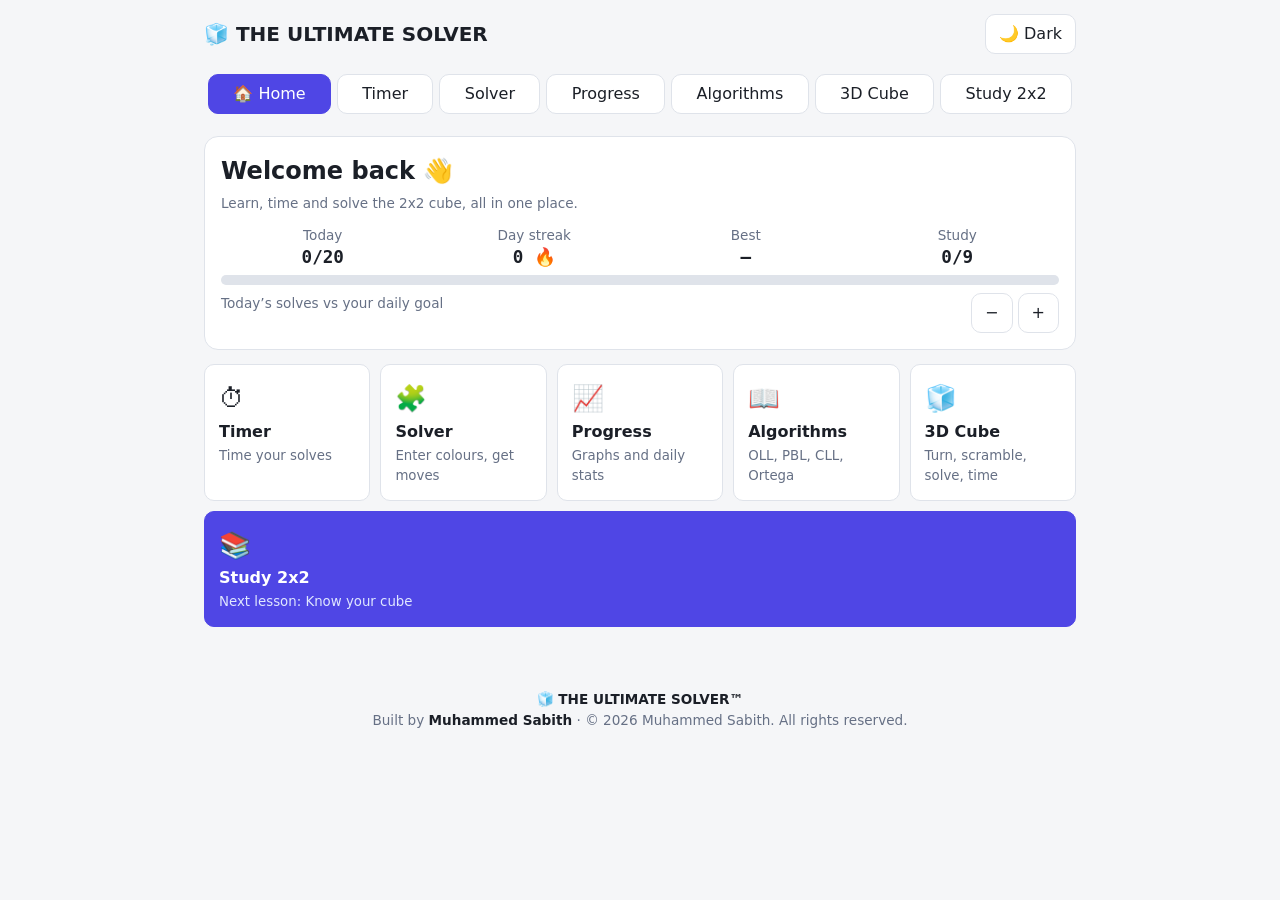
==== index.html @ ebcbb4a6 "rename files" ====
<!doctype html>
<html lang="en">
  <head>
    <meta charset="utf-8" />
    <meta
      name="viewport"
      content="width=device-width, initial-scale=1, viewport-fit=cover"
    />
    <title>THE ULTIMATE SOLVER</title>
    <link rel="stylesheet" href="style.css" />
  </head>
  <body>
    <header>
      <h1 id="hm" title="Home" class="u1">🧊 THE ULTIMATE SOLVER</h1>
      <button id="th" title="Toggle dark mode">🌙 Dark</button>
    </header>
    <nav>
      <button data-t="home" class="on">🏠 Home</button
      ><button data-t="timer">Timer</button
      ><button data-t="solver">Solver</button
      ><button data-t="prog">Progress</button
      ><button data-t="algs">Algorithms</button
      ><button data-t="cube3d">3D Cube</button
      ><button data-t="study">Study 2x2</button>
    </nav>
    <main>
      <section id="home" class="on">
        <div class="card hero">
          <h2>Welcome back 👋</h2>
          <p class="mut u2">
            Learn, time and solve the 2x2 cube, all in one place.
          </p>
          <div class="stats" id="hs"></div>
          <div class="bar"><div id="gb"></div></div>
          <div class="row u3">
            <span class="mut">Today’s solves vs your daily goal</span
            ><span><button id="gm">−</button> <button id="gp">+</button></span>
          </div>
        </div>
        <div class="tiles">
          <button data-go="timer">
            <span>⏱</span><b>Timer</b><small>Time your solves</small>
          </button>
          <button data-go="solver">
            <span>🧩</span><b>Solver</b><small>Enter colours, get moves</small>
          </button>
          <button data-go="prog">
            <span>📈</span><b>Progress</b><small>Graphs and daily stats</small>
          </button>
          <button data-go="algs">
            <span>📖</span><b>Algorithms</b><small>OLL, PBL, CLL, Ortega</small>
          </button>
          <button data-go="cube3d">
            <span>🧊</span><b>3D Cube</b
            ><small>Turn, scramble, solve, time</small>
          </button>
          <button data-go="study" class="big">
            <span>📚</span><b>Study 2x2</b><small id="nx"></small>
          </button>
        </div>
      </section>
      <section id="cube3d">
        <div class="card">
          <div class="row u4">
            <b>🧊 Interactive 3D cube</b
            ><span class="mut"
              >Drag to rotate any way · keys U R F D L B (Shift = prime)</span
            >
          </div>
          <div id="stage">
            <div id="rot"><div id="cu"></div></div>
          </div>
          <div id="ct">0.00</div>
          <div class="mut u5" id="cm">0 moves</div>
          <div class="mut u5" id="c3"></div>
          <div class="row">
            <button class="p" id="c-sc">Scramble</button
            ><button id="c-rs">Reset cube</button
            ><button id="c-so">Show solution</button
            ><button id="c-pl">▶ Play solution</button
            ><button id="c-vw">Reset view</button>
          </div>
          <div class="row" id="cmv"></div>
          <label class="mut u6"
            ><input type="checkbox" id="c-rel" checked /> Moves follow the side
            I'm facing</label
          >
          <div class="mut u5" id="cview"></div>
          <div class="mut u7" id="csc"></div>
          <div id="cso" class="u8"></div>
          <p class="mut u9">
            The timer starts on your first move after a scramble and stops when
            the cube is solved. Solves you finish without using the solution are
            saved to your Progress tab.
          </p>
        </div>
      </section>
      <section id="study">
        <div class="card">
          <b>📚 Study 2x2</b>
          <p class="mut u10">
            Work through the lessons in order, from basic moves to Ortega, PBL
            and CLL. Open a lesson, then mark it done.
          </p>
          <div class="bar"><div id="sp"></div></div>
          <div class="mut" id="sl"></div>
        </div>
        <div id="lessons"></div>
      </section>
      <section id="timer">
        <div class="card">
          <div class="mut u5">Scramble</div>
          <div id="scr"></div>
          <div id="tm">0.00</div>
          <div class="mut u5">
            <span class="dh"
              >Hold <b>Space</b> (or press and hold the timer) until it turns
              green, release to start, tap/press any key to stop.</span
            ><span class="mh"
              >Press and hold the timer until it turns green, lift your finger
              to start, then tap anywhere to stop.</span
            >
          </div>
          <div class="row">
            <button id="ns">New scramble</button
            ><button id="ss">Solve this scramble →</button
            ><button id="rt">Reset timer</button
            ><button id="del">Delete last</button
            ><button id="dnf">+2 last</button>
          </div>
        </div>
        <div class="card stats" id="st"></div>
        <div class="card">
          <div class="row u11">
            <b>Times</b
            ><span
              ><button id="cp">Copy</button>
              <button id="clr">Clear all</button></span
            >
          </div>
          <div id="list"></div>
        </div>
      </section>
      <section id="algs">
        <input type="search" id="q" placeholder="Search algorithms…" />
        <div class="chips" id="chips"></div>
        <div class="card" id="al"></div>
        <p class="mut">
          Diagrams show the cube as you see it before doing the algorithm: the
          top layer with its side stickers, and for PBL a second diagram of the
          bottom layer seen from below. Tip: tap “Inverse” to get the reverse
          alg, useful for recognizing cases or fixing a misstep. All algs use R,
          U, F, D moves so you never need to regrip.
        </p>
      </section>
      <section id="solver">
        <div class="card">
          <b>Enter your cube</b>
          <p class="mut u12">
            The cube starts blank: pick a color, then tap each sticker to fill
            it. Any color scheme works, and the solver detects it from the cube
            itself. Faces are drawn as seen from outside: U on top, then L F R
            B, then D.
          </p>
          <div class="pal" id="pal"></div>
          <div class="net" id="net"></div>
          <div class="mut u5" id="cnt"></div>
          <div class="row">
            <button class="p" id="go">Solve</button
            ><button id="bl">Clear all (blank)</button
            ><button id="rs">Reset solved</button
            ><button id="rn">Random scramble</button>
          </div>
        </div>
        <div class="card">
          <b>Solution</b>
          <div id="out" class="mut u13">Nothing yet.</div>
          <div class="row u14"><button id="cs" hidden>Copy</button></div>
        </div>
      </section>
      <section id="prog">
        <div class="chips" id="rng"></div>
        <div class="card">
          <b>Time graph</b>
          <div id="gr"></div>
        </div>
        <div class="card stats" id="pb"></div>
        <div class="card">
          <b>Day by day</b>
          <span class="mut"
            >(<span class="up">▲</span> = faster mean than the previous
            day)</span
          >
          <div class="u15"><table id="days"></table></div>
        </div>
        <div class="card">
          <b>Backup</b>
          <p class="mut u10">
            Your times save automatically in this browser and are here whenever
            you come back. To move them to another device, copy the data, paste
            it there into the box below and tap Import.
          </p>
          <div class="row u14">
            <button id="ex">Copy data</button><button id="im">Import</button>
          </div>
          <textarea id="ta" placeholder="Paste exported data here"></textarea>
        </div>
      </section>
    </main>
    <footer>
      🧊 <b>THE ULTIMATE SOLVER™</b><br />Built by <b>Muhammed Sabith</b> · ©
      2026 Muhammed Sabith. All rights reserved.
    </footer>
    <div id="toast"></div>
    <script src="script.js"></script>
  </body>
</html>
---- style.css ----
:root {
  --bg: #f5f6f8;
  --card: #fff;
  --fg: #1b1f27;
  --mut: #667085;
  --bd: #dfe3ea;
  --ac: #4f46e5;
  --ok: #16a34a;
  --wa: #dc2626;
  box-sizing: border-box;
  padding-top: env(safe-area-inset-top, 0px);
  padding-bottom: env(safe-area-inset-bottom, 0px);
  color-scheme: light;
}
@media (prefers-color-scheme: dark) {
  :root:not([data-theme="light"]) {
    --bg: #0f1218;
    --card: #181c25;
    --fg: #e8ebf1;
    --mut: #8b93a5;
    --bd: #2a3040;
    --ac: #818cf8;
    color-scheme: dark;
  }
}
:root[data-theme="dark"] {
  --bg: #0f1218;
  --card: #181c25;
  --fg: #e8ebf1;
  --mut: #8b93a5;
  --bd: #2a3040;
  --ac: #818cf8;
  color-scheme: dark;
}
html {
  scroll-padding-top: env(safe-area-inset-top, 0px);
}
* {
  box-sizing: border-box;
}
body {
  margin: 0;
  background: var(--bg);
  color: var(--fg);
  font:
    16px/1.5 system-ui,
    -apple-system,
    "Segoe UI",
    Roboto,
    sans-serif;
}
header {
  display: flex;
  align-items: center;
  justify-content: space-between;
  gap: 12px;
  padding: 14px 18px;
  max-width: 900px;
  margin: 0 auto;
}
h1 {
  font-size: 1.25rem;
  margin: 0;
}
button {
  font: inherit;
  color: var(--fg);
  background: var(--card);
  border: 1px solid var(--bd);
  border-radius: 10px;
  padding: 7px 13px;
  cursor: pointer;
}
button:hover {
  border-color: var(--ac);
}
button.p {
  background: var(--ac);
  color: #fff;
  border-color: var(--ac);
}
nav {
  display: flex;
  flex-wrap: wrap;
  gap: 6px;
  max-width: 900px;
  margin: 0 auto;
  padding: 0 18px;
}
nav button.on {
  background: var(--ac);
  color: #fff;
  border-color: var(--ac);
}
main {
  max-width: 900px;
  margin: 0 auto;
  padding: 16px 18px 40px;
}
section {
  display: none;
}
section.on {
  display: block;
}
.card {
  background: var(--card);
  border: 1px solid var(--bd);
  border-radius: 14px;
  padding: 16px;
  margin-bottom: 14px;
}
#scr {
  font:
    600 1.15rem ui-monospace,
    Menlo,
    Consolas,
    monospace;
  text-align: center;
  margin: 4px 0 12px;
}
#tm {
  font:
    700 clamp(3.2rem, 16vw, 6rem) ui-monospace,
    Menlo,
    Consolas,
    monospace;
  text-align: center;
  padding: 26px 0;
  border-radius: 14px;
  user-select: none;
  touch-action: manipulation;
  cursor: pointer;
}
#tm.hold {
  color: var(--wa);
}
#tm.ready {
  color: var(--ok);
}
.row {
  display: flex;
  flex-wrap: wrap;
  gap: 8px;
  justify-content: center;
  margin-top: 8px;
}
.stats {
  display: grid;
  grid-template-columns: repeat(auto-fit, minmax(110px, 1fr));
  gap: 8px;
  text-align: center;
}
.stats b {
  display: block;
  font:
    600 1.1rem ui-monospace,
    Menlo,
    monospace;
}
.stats span,
.mut {
  color: var(--mut);
  font-size: 0.85rem;
}
#list {
  max-height: 240px;
  overflow: auto;
  font:
    0.95rem ui-monospace,
    Menlo,
    monospace;
}
#list div {
  display: flex;
  justify-content: space-between;
  gap: 10px;
  padding: 4px 0;
  border-bottom: 1px solid var(--bd);
}
input[type="search"] {
  width: 100%;
  font: inherit;
  padding: 9px 12px;
  border-radius: 10px;
  border: 1px solid var(--bd);
  background: var(--card);
  color: var(--fg);
}
.chips {
  display: flex;
  flex-wrap: wrap;
  gap: 6px;
  margin: 10px 0;
}
.chips button.on {
  background: var(--ac);
  color: #fff;
  border-color: var(--ac);
}
.alg {
  display: flex;
  flex-wrap: wrap;
  align-items: center;
  justify-content: space-between;
  gap: 8px;
  padding: 10px 0;
  border-bottom: 1px solid var(--bd);
}
.alg:last-child {
  border: 0;
}
.alg code {
  display: block;
  font:
    600 0.95rem ui-monospace,
    Menlo,
    monospace;
  color: var(--ac);
  word-break: break-word;
}
.alg small {
  color: var(--mut);
}
.net {
  display: grid;
  grid-template-columns: repeat(4, auto);
  grid-template-rows: repeat(3, auto);
  gap: 6px;
  justify-content: center;
  margin: 10px 0;
}
.face {
  display: grid;
  grid-template-columns: 1fr 1fr;
  gap: 3px;
  padding: 3px;
  background: var(--bd);
  border-radius: 8px;
}
.face i {
  width: clamp(22px, 8.6vw, 46px);
  aspect-ratio: 1;
  border-radius: 6px;
  cursor: pointer;
  border: 1px solid rgba(0, 0, 0, 0.35);
}
.pal {
  display: flex;
  gap: 10px;
  justify-content: center;
  flex-wrap: wrap;
}
.pal i {
  width: 38px;
  height: 38px;
  border-radius: 50%;
  cursor: pointer;
  border: 3px solid transparent;
  outline: 1px solid rgba(0, 0, 0, 0.35);
}
.pal i.on {
  border-color: var(--ac);
}
#out {
  font:
    700 1.2rem ui-monospace,
    Menlo,
    Consolas,
    monospace;
  word-break: break-word;
}
.err {
  color: var(--wa);
}
#toast {
  position: fixed;
  left: 50%;
  bottom: calc(24px + env(safe-area-inset-bottom, 0px));
  transform: translateX(-50%);
  background: var(--ac);
  color: #fff;
  padding: 10px 18px;
  border-radius: 999px;
  font-weight: 600;
  opacity: 0;
  pointer-events: none;
  transition: opacity 0.3s;
  z-index: 9;
}
#toast.on {
  opacity: 1;
}
textarea {
  width: 100%;
  min-height: 70px;
  font:
    0.85rem ui-monospace,
    Menlo,
    monospace;
  border-radius: 10px;
  border: 1px solid var(--bd);
  background: var(--card);
  color: var(--fg);
  padding: 8px;
  margin-top: 8px;
}
table {
  width: 100%;
  border-collapse: collapse;
  font-size: 0.92rem;
}
td,
th {
  padding: 6px 4px;
  border-bottom: 1px solid var(--bd);
  text-align: right;
}
td:first-child,
th:first-child {
  text-align: left;
}
th {
  color: var(--mut);
  font-weight: 500;
}
#gr svg {
  width: 100%;
  height: auto;
  display: block;
}
.up {
  color: var(--ok);
}
.dn {
  color: var(--wa);
}
.pic {
  display: flex;
  gap: 6px;
}
.tiles {
  display: grid;
  grid-template-columns: repeat(auto-fit, minmax(150px, 1fr));
  gap: 10px;
  margin-bottom: 14px;
}
.tiles button {
  display: flex;
  flex-direction: column;
  gap: 2px;
  align-items: flex-start;
  padding: 14px;
  text-align: left;
}
.tiles button span {
  font-size: 1.6rem;
}
.tiles small {
  color: var(--mut);
}
.tiles button.big {
  grid-column: 1/-1;
  background: var(--ac);
  color: #fff;
  border-color: var(--ac);
}
.tiles button.big small {
  color: #e0e7ff;
}
.bar {
  height: 10px;
  background: var(--bd);
  border-radius: 6px;
  overflow: hidden;
  margin: 8px 0;
}
.bar div {
  height: 100%;
  background: var(--ok);
  width: 0;
  transition: width 0.3s;
}
details.card summary {
  cursor: pointer;
  display: flex;
  justify-content: space-between;
  gap: 8px;
}
details.card[open] summary {
  margin-bottom: 8px;
}
.hero h2 {
  margin: 0 0 4px;
}
footer {
  max-width: 900px;
  margin: 0 auto;
  padding: 8px 18px 28px;
  text-align: center;
  color: var(--mut);
  font-size: 0.85rem;
}
footer b {
  color: var(--fg);
}
#stage {
  height: 310px;
  perspective: 800px;
  position: relative;
  touch-action: none;
  cursor: grab;
  overflow: hidden;
}
#rot {
  position: absolute;
  left: 50%;
  top: 50%;
  width: 0;
  height: 0;
  transform-style: preserve-3d;
}
#cu,
.lg {
  position: absolute;
  left: 0;
  top: 0;
  width: 0;
  height: 0;
  transform-style: preserve-3d;
}
.sk {
  position: absolute;
  left: -30px;
  top: -30px;
  width: 60px;
  height: 60px;
  border: 4px solid #111;
  border-radius: 6px;
  box-sizing: border-box;
  backface-visibility: hidden;
}
#ct {
  font:
    700 2.4rem ui-monospace,
    Menlo,
    monospace;
  text-align: center;
}
#cmv {
  display: grid;
  grid-auto-flow: column;
  grid-template-rows: repeat(3, auto);
  gap: 6px;
  margin-top: 10px;
}
#cmv button {
  padding: 8px 0;
  min-height: 38px;
}
html {
  -webkit-text-size-adjust: 100%;
}
body {
  -webkit-tap-highlight-color: transparent;
}
button {
  touch-action: manipulation;
}
#tm {
  touch-action: none;
  -webkit-touch-callout: none;
}
nav {
  position: sticky;
  top: env(safe-area-inset-top, 0px);
  z-index: 5;
  background: var(--bg);
  padding-top: 6px;
  padding-bottom: 6px;
}
nav button {
  white-space: nowrap;
  flex: 1 1 auto;
  padding: 7px 8px;
}
input[type="search"],
textarea {
  font-size: 16px;
}
.mh {
  display: none;
}
@media (hover: none) {
  .mh {
    display: inline;
  }
  .dh {
    display: none;
  }
}
main,
header,
footer {
  padding-left: max(14px, env(safe-area-inset-left));
  padding-right: max(14px, env(safe-area-inset-right));
}
@media (max-width: 640px) {
  header {
    padding-top: 10px;
    padding-bottom: 10px;
  }
  h1 {
    font-size: 1.05rem;
  }
  nav {
    display: grid;
    grid-template-columns: repeat(4, 1fr);
    gap: 6px;
    position: static;
  }
  nav button {
    padding: 8px 2px;
    font-size: 0.84rem;
    min-height: 40px;
  }
  main {
    padding-top: 12px;
    padding-bottom: 28px;
  }
  button {
    min-height: 42px;
  }
  .card {
    padding: 12px;
  }
  #tm {
    padding: 44px 0;
  }
  #scr {
    font-size: 1rem;
  }
  #stage {
    height: 290px;
  }
  .alg {
    align-items: flex-start;
  }
  .tiles {
    grid-template-columns: 1fr 1fr;
  }
  #list {
    max-height: 200px;
  }
}
.lesson p {
  margin: 6px 0;
}
.lesson td {
  text-align: left;
  vertical-align: top;
}

/* ---------- Utility classes (from former inline styles) ---------- */
.u1 {
  cursor: pointer;
}
.u2 {
  margin: 0 0 10px;
}
.u3 {
  justify-content: space-between;
  margin: 0;
}
.u4 {
  justify-content: space-between;
  margin: 0 0 6px;
}
.u5 {
  text-align: center;
}
.u6 {
  display: flex;
  gap: 6px;
  justify-content: center;
  align-items: center;
  margin-top: 8px;
}
.u7 {
  text-align: center;
  margin-top: 8px;
}
.u8 {
  text-align: center;
  font:
    600 1rem ui-monospace,
    Menlo,
    monospace;
  word-break: break-word;
}
.u9 {
  margin: 10px 0 0;
}
.u10 {
  margin: 4px 0;
}
.u11 {
  justify-content: space-between;
  margin: 0 0 8px;
}
.u12 {
  margin: 4px 0 10px;
}
.u13 {
  margin-top: 6px;
}
.u14 {
  justify-content: flex-start;
}
.u15 {
  overflow-x: auto;
}
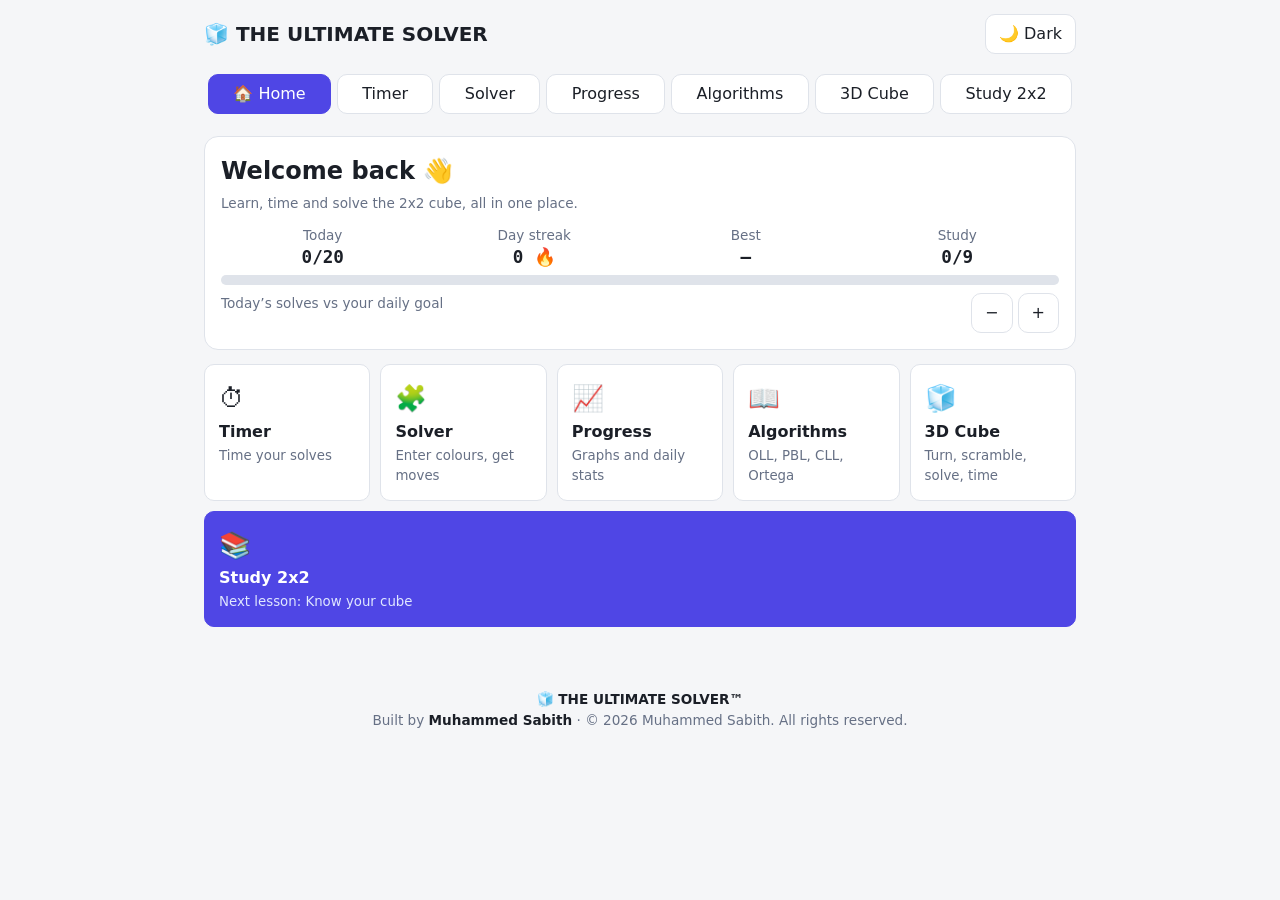
==== commit 4605bf59: "Merge branch 'main' of https://github.com/sabithofficialmail/THE-ULTIMATE-SOLVER" ====
--- a/index.html
+++ b/index.html
@@ -154,6 +154,11 @@
         </p>
       </section>
       <section id="solver">
+        <div class="chips" id="svt">
+          <button class="on" data-sv="a">🎨 Enter colours</button
+          ><button data-sv="b">🧊 3D cube</button>
+        </div>
+        <div id="sv-a">
         <div class="card">
           <b>Enter your cube</b>
           <p class="mut u12">
@@ -169,7 +174,31 @@
             <button class="p" id="go">Solve</button
             ><button id="bl">Clear all (blank)</button
             ><button id="rs">Reset solved</button
-            ><button id="rn">Random scramble</button>
+            ><button id="rn">Random scramble</button
+            ><button id="to3d">🧊 View in 3D →</button>
+          </div>
+        </div>
+        </div>
+        <div id="sv-b" hidden>
+          <div class="card">
+            <b>🧊 Your cube in 3D</b>
+            <p class="mut u12">
+              The colours you pick in the first tab appear here. Drag the cube
+              to rotate it, press Solve, then Play solution to watch it solve.
+            </p>
+            <div class="st3" id="sv-st">
+              <div class="rot3" id="sv-rot"><div class="cu3" id="sv-cu"></div></div>
+            </div>
+            <div class="mut u5" id="sv-i"></div>
+            <div class="row">
+              <button id="toc">← Colour area</button
+              ><button class="p" id="go2">Solve</button
+              ><button id="bl2">Clear all (blank)</button
+              ><button id="rs2">Reset solved</button
+              ><button id="rn2">Random scramble</button
+              ><button id="pl2">▶ Play solution</button
+              ><button id="vw2">Reset view</button>
+            </div>
           </div>
         </div>
         <div class="card">
@@ -214,4 +243,4 @@
     <div id="toast"></div>
     <script src="script.js"></script>
   </body>
-</html>+</html>
--- a/style.css
+++ b/style.css
@@ -619,4 +619,28 @@
 }
 .u15 {
   overflow-x: auto;
+}
+.st3 {
+  height: 240px;
+  perspective: 700px;
+  position: relative;
+  touch-action: none;
+  cursor: grab;
+  overflow: hidden;
+}
+.rot3 {
+  position: absolute;
+  left: 50%;
+  top: 50%;
+  width: 0;
+  height: 0;
+  transform-style: preserve-3d;
+}
+.cu3 {
+  position: absolute;
+  left: 0;
+  top: 0;
+  width: 0;
+  height: 0;
+  transform-style: preserve-3d;
 }
